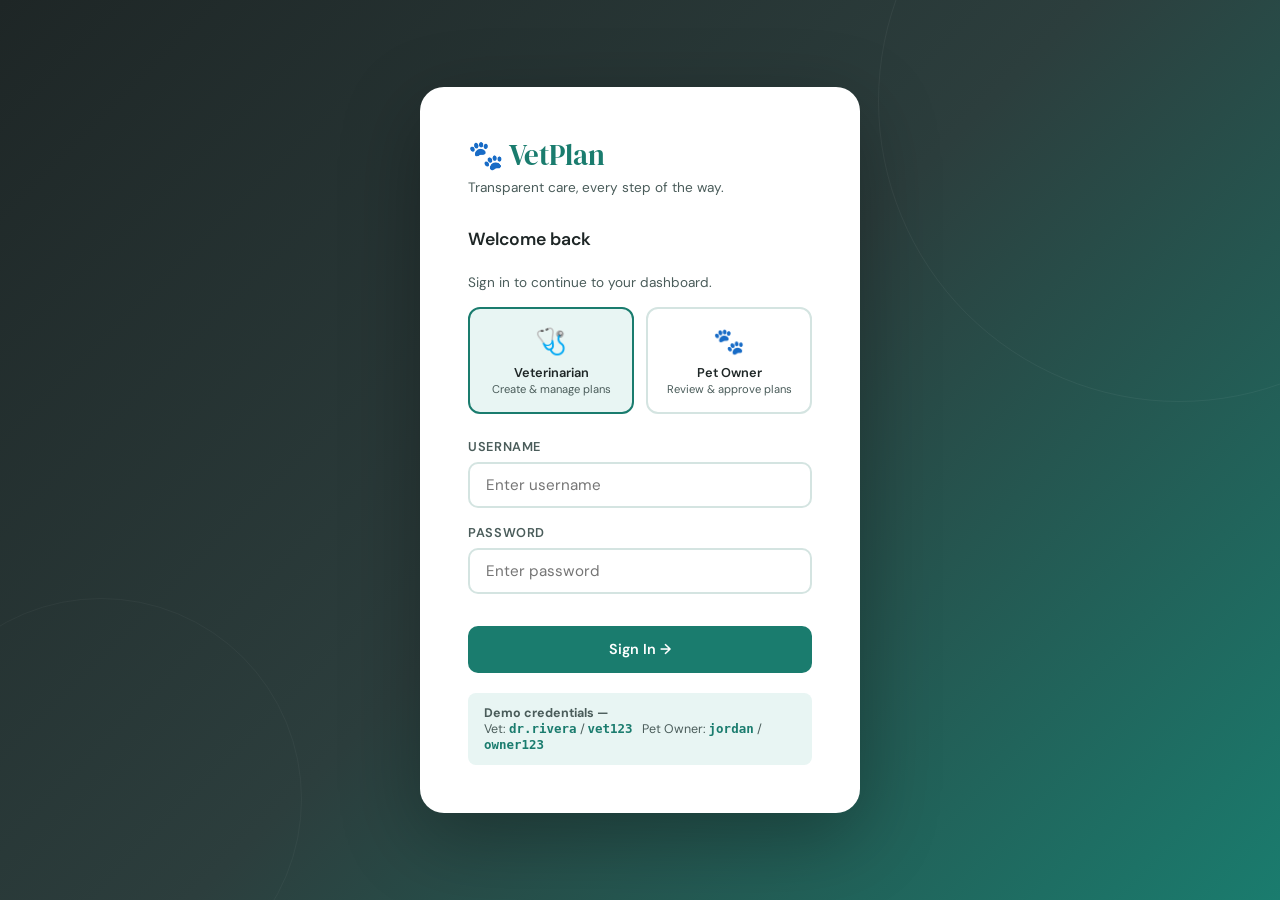
==== index.html @ 62372ee1 "Add files via upload" ====
<!DOCTYPE html>
<html lang="en">
<head>
<meta charset="UTF-8">
<meta name="viewport" content="width=device-width, initial-scale=1.0">
<title>VetPlan – Veterinary Care Platform</title>
<link href="https://fonts.googleapis.com/css2?family=DM+Serif+Display:ital@0;1&family=DM+Sans:wght@300;400;500;600&display=swap" rel="stylesheet">
<link rel="stylesheet" href="style.css"/>
</head>
<body>

<!-- ══════════════ LOGIN PAGE ══════════════ -->
<div id="login-page" class="page active">
  <div class="login-card">
    <div class="login-logo">🐾 VetPlan</div>
    <div class="login-tagline">Transparent care, every step of the way.</div>

    <h2>Welcome back</h2>
    <p style="font-size:0.85rem;color:var(--mid);margin-bottom:1rem;">Sign in to continue to your dashboard.</p>

    <div class="role-select">
      <div class="role-btn selected" id="role-vet" onclick="selectRole('vet')">
        <div class="icon">🩺</div>
        <div class="label">Veterinarian</div>
        <div class="sub">Create &amp; manage plans</div>
      </div>
      <div class="role-btn" id="role-owner" onclick="selectRole('owner')">
        <div class="icon">🐾</div>
        <div class="label">Pet Owner</div>
        <div class="sub">Review &amp; approve plans</div>
      </div>
    </div>

    <div class="form-group">
      <label>Username</label>
      <input type="text" id="username" placeholder="Enter username" autocomplete="off">
    </div>
    <div class="form-group">
      <label>Password</label>
      <input type="password" id="password" placeholder="Enter password">
    </div>
    <div class="error-msg" id="login-error">⚠ Invalid credentials. Please check your username and password.</div>

    <button class="btn btn-primary" onclick="login()" style="margin-top:1rem;">Sign In →</button>

    <div class="demo-note">
      <strong>Demo credentials —</strong><br>
      Vet: <code>dr.rivera</code> / <code>vet123</code>&nbsp;&nbsp;
      Pet Owner: <code>jordan</code> / <code>owner123</code>
    </div>
  </div>
</div>

<!-- ══════════════ VET DASHBOARD ══════════════ -->
<div id="vet-dashboard-page" class="page">
  <nav>
    <span class="nav-logo">🐾 VetPlan</span>
    <div class="nav-user">
      <span class="nav-badge badge-vet">Veterinarian</span>
      <span class="nav-name">Dr. Rivera</span>
      <span class="logout-btn" onclick="logout()">Sign out</span>
    </div>
  </nav>
  <div class="main">
    <div class="page-header">
      <h1>Patient Dashboard</h1>
      <p>Manage treatment plans for your patients.</p>
    </div>

    <!-- Stats row -->
    <div style="display:grid;grid-template-columns:repeat(3,1fr);gap:1rem;margin-bottom:1.5rem;">
      <div class="card" style="text-align:center;padding:1.25rem 1rem;">
        <div style="font-size:1.8rem;font-weight:700;color:var(--teal);" id="stat-total">3</div>
        <div style="font-size:0.8rem;color:var(--mid);margin-top:0.25rem;">Total Plans</div>
      </div>
      <div class="card" style="text-align:center;padding:1.25rem 1rem;">
        <div style="font-size:1.8rem;font-weight:700;color:#856404;" id="stat-pending">1</div>
        <div style="font-size:0.8rem;color:var(--mid);margin-top:0.25rem;">Awaiting Review</div>
      </div>
      <div class="card" style="text-align:center;padding:1.25rem 1rem;">
        <div style="font-size:1.8rem;font-weight:700;color:var(--red);" id="stat-revision">1</div>
        <div style="font-size:0.8rem;color:var(--mid);margin-top:0.25rem;">Revision Requested</div>
      </div>
    </div>

    <div style="display:flex;align-items:center;justify-content:space-between;margin-bottom:1rem;flex-wrap:wrap;gap:0.75rem;">
      <div class="tabs" style="margin-bottom:0;border-bottom:none;">
        <div class="tab active" onclick="vetTab('all',this)">All Plans</div>
        <div class="tab" onclick="vetTab('pending',this)">Pending</div>
        <div class="tab" onclick="vetTab('revision',this)">Needs Revision</div>
        <div class="tab" onclick="vetTab('approved',this)">Approved</div>
      </div>
      <button class="btn btn-primary btn-sm" onclick="showPage('vet-create-page')">+ New Plan</button>
    </div>

    <div class="card">
      <div class="card-body" id="vet-plan-list" style="padding:0 1.5rem;">
        <!-- Populated by JS -->
      </div>
    </div>
  </div>
</div>

<!-- ══════════════ VET CREATE PLAN ══════════════ -->
<div id="vet-create-page" class="page">
  <nav>
    <span class="nav-logo">🐾 VetPlan</span>
    <div class="nav-user">
      <span class="nav-badge badge-vet">Veterinarian</span>
      <span class="nav-name">Dr. Rivera</span>
      <span class="logout-btn" onclick="logout()">Sign out</span>
    </div>
  </nav>
  <div class="main">
    <div class="back-link" onclick="showPage('vet-dashboard-page')" style="margin-bottom:1rem;">← Back to Dashboard</div>
    <div class="page-header">
      <h1>Create Treatment Plan</h1>
      <p>Fill out all required fields before submitting to the pet owner.</p>
    </div>

    <div class="card">
      <div class="card-body vet-form">
        <div class="form-row">
          <div>
            <label>Patient Name <span class="required">*</span></label>
            <select id="create-pet">
              <option value="">— Select patient —</option>
              <option value="Mochi">🐕 Mochi (Dog)</option>
              <option value="Biscuit">🐈 Biscuit (Cat)</option>
              <option value="Nemo">🐠 Nemo (Fish)</option>
            </select>
          </div>
          <div>
            <label>Owner Name</label>
            <input type="text" id="create-owner" value="Jordan Lee" readonly style="background:#f5f5f5;">
          </div>
        </div>
        <div class="form-full">
          <label>Diagnosis <span class="required">*</span></label>
          <textarea id="create-diagnosis" rows="3" placeholder="Describe the diagnosis in plain language..."></textarea>
        </div>
        <div class="form-full">
          <label>Recommended Treatment <span class="required">*</span></label>
          <textarea id="create-treatment" rows="4" placeholder="Describe the recommended treatment plan, procedure steps, and timeline..."></textarea>
        </div>
        <div class="form-row">
          <div>
            <label>Estimated Cost (USD) <span class="required">*</span></label>
            <input type="number" id="create-cost" placeholder="e.g. 850" min="0">
          </div>
          <div>
            <label>Expected Outcome</label>
            <input type="text" id="create-outcome" placeholder="e.g. Full recovery in 2–3 weeks">
          </div>
        </div>
        <div class="form-full">
          <label>Risks &amp; Benefits</label>
          <textarea id="create-risks" rows="3" placeholder="List any known risks and the expected benefits of this treatment..."></textarea>
        </div>
        <div class="form-full">
          <label>Additional Notes</label>
          <textarea id="create-notes" rows="2" placeholder="Any additional information for the owner..."></textarea>
        </div>

        <div id="create-error" style="color:var(--red);font-size:0.85rem;margin-bottom:1rem;display:none;">⚠ Please fill in all required fields.</div>

        <div class="actions-row">
          <button class="btn btn-primary" onclick="submitPlan()">📤 Submit to Owner</button>
          <button class="btn btn-outline" onclick="showPage('vet-dashboard-page')">Cancel</button>
        </div>
      </div>
    </div>
  </div>
</div>

<!-- ══════════════ VET VIEW PLAN ══════════════ -->
<div id="vet-view-page" class="page">
  <nav>
    <span class="nav-logo">🐾 VetPlan</span>
    <div class="nav-user">
      <span class="nav-badge badge-vet">Veterinarian</span>
      <span class="nav-name">Dr. Rivera</span>
      <span class="logout-btn" onclick="logout()">Sign out</span>
    </div>
  </nav>
  <div class="main">
    <div class="back-link" onclick="showPage('vet-dashboard-page')" style="margin-bottom:1rem;">← Back to Dashboard</div>
    <div style="display:flex;align-items:flex-start;justify-content:space-between;margin-bottom:1.5rem;flex-wrap:wrap;gap:1rem;">
      <div>
        <h1 style="font-family:'DM Serif Display',serif;font-size:2rem;" id="vv-title">Treatment Plan</h1>
        <p style="color:var(--mid);margin-top:0.25rem;" id="vv-meta">—</p>
      </div>
      <div id="vv-status-badge"></div>
    </div>

    <div id="vv-revision-note"></div>

    <div class="detail-grid">
      <div class="detail-box">
        <div class="label">Patient</div>
        <div class="value" id="vv-pet">—</div>
      </div>
      <div class="detail-box">
        <div class="label">Owner</div>
        <div class="value" id="vv-owner">—</div>
      </div>
      <div class="detail-box full">
        <div class="label">Diagnosis</div>
        <div class="value" id="vv-diagnosis">—</div>
      </div>
      <div class="detail-box full">
        <div class="label">Recommended Treatment</div>
        <div class="value" id="vv-treatment">—</div>
      </div>
      <div class="detail-box">
        <div class="label">Estimated Cost</div>
        <div class="cost" id="vv-cost">—</div>
      </div>
      <div class="detail-box">
        <div class="label">Expected Outcome</div>
        <div class="value" id="vv-outcome">—</div>
      </div>
      <div class="detail-box full" id="vv-risks-box">
        <div class="label">Risks &amp; Benefits</div>
        <div class="value" id="vv-risks">—</div>
      </div>
    </div>

    <div id="vv-edit-area"></div>

    <div class="actions-row" id="vv-actions"></div>
  </div>
</div>

<!-- ══════════════ OWNER DASHBOARD ══════════════ -->
<div id="owner-dashboard-page" class="page">
  <nav>
    <span class="nav-logo">🐾 VetPlan</span>
    <div class="nav-user">
      <span class="nav-badge badge-owner">Pet Owner</span>
      <span class="nav-name">Jordan Lee</span>
      <span class="logout-btn" onclick="logout()">Sign out</span>
    </div>
  </nav>
  <div class="main">
    <div class="page-header">
      <h1>My Pet's Plans</h1>
      <p>Review and respond to treatment plans from Dr. Rivera.</p>
    </div>

    <div id="owner-banner"></div>

    <div id="owner-plan-list">
      <!-- Populated by JS -->
    </div>
  </div>
</div>

<!-- ══════════════ OWNER VIEW PLAN ══════════════ -->
<div id="owner-view-page" class="page">
  <nav>
    <span class="nav-logo">🐾 VetPlan</span>
    <div class="nav-user">
      <span class="nav-badge badge-owner">Pet Owner</span>
      <span class="nav-name">Jordan Lee</span>
      <span class="logout-btn" onclick="logout()">Sign out</span>
    </div>
  </nav>
  <div class="main">
    <div class="back-link" onclick="showPage('owner-dashboard-page')" style="margin-bottom:1rem;">← Back to Dashboard</div>
    <div style="display:flex;align-items:flex-start;justify-content:space-between;margin-bottom:1.5rem;flex-wrap:wrap;gap:1rem;">
      <div>
        <h1 style="font-family:'DM Serif Display',serif;font-size:2rem;" id="ov-title">Treatment Plan</h1>
        <p style="color:var(--mid);margin-top:0.25rem;" id="ov-meta">—</p>
      </div>
      <div id="ov-status-badge"></div>
    </div>

    <div class="detail-grid">
      <div class="detail-box">
        <div class="label">Patient</div>
        <div class="value" id="ov-pet">—</div>
      </div>
      <div class="detail-box">
        <div class="label">Attending Vet</div>
        <div class="value">Dr. Rivera</div>
      </div>
      <div class="detail-box full">
        <div class="label">Diagnosis</div>
        <div class="value" id="ov-diagnosis">—</div>
      </div>
      <div class="detail-box full">
        <div class="label">Recommended Treatment</div>
        <div class="value" id="ov-treatment">—</div>
      </div>
      <div class="detail-box">
        <div class="label">Estimated Cost</div>
        <div class="cost" id="ov-cost">—</div>
      </div>
      <div class="detail-box">
        <div class="label">Expected Outcome</div>
        <div class="value" id="ov-outcome">—</div>
      </div>
      <div class="detail-box full" id="ov-risks-box">
        <div class="label">Risks &amp; Benefits</div>
        <div class="value" id="ov-risks">—</div>
      </div>
    </div>

    <div id="ov-action-area"></div>
  </div>
</div>

<!-- ══════════════ CONFIRMATION PAGE ══════════════ -->
<div id="confirm-page" class="page">
  <nav>
    <span class="nav-logo">🐾 VetPlan</span>
    <div class="nav-user">
      <span class="nav-badge badge-owner">Pet Owner</span>
      <span class="nav-name">Jordan Lee</span>
      <span class="logout-btn" onclick="logout()">Sign out</span>
    </div>
  </nav>
  <div class="main" style="display:flex;align-items:center;justify-content:center;flex:1;">
    <div class="card" style="max-width:480px;width:100%;">
      <div class="card-body confirm-screen" id="confirm-content">
      </div>
    </div>
  </div>
</div>

<!-- ══════════════ APPROVE MODAL ══════════════ -->
<div class="modal-overlay" id="approve-modal">
  <div class="modal">
    <h3>✅ Approve Treatment Plan?</h3>
    <p>By approving, you consent to the proposed treatment for your pet. The veterinary team will be notified immediately and treatment may begin.</p>
    <div class="sig-box">
      <p>Your electronic signature</p>
      <div class="sig-display">Jordan Lee</div>
      <p style="font-size:0.75rem;color:var(--mid);margin-top:0.4rem;">Signed on <span id="sign-date"></span></p>
    </div>
    <div class="modal-actions">
      <button class="btn btn-outline" onclick="closeModal('approve-modal')">Cancel</button>
      <button class="btn btn-success" onclick="confirmApprove()">Confirm Approval</button>
    </div>
  </div>
</div>

<!-- ══════════════ REVISION MODAL ══════════════ -->
<div class="modal-overlay" id="revision-modal">
  <div class="modal">
    <h3>📝 Request a Revision</h3>
    <p>Describe your concerns or questions. The vet will review your notes and submit a revised plan.</p>
    <div style="margin-bottom:1rem;">
      <label style="font-size:0.8rem;font-weight:600;color:var(--mid);display:block;margin-bottom:0.4rem;text-transform:uppercase;letter-spacing:0.05em;">Your Notes <span class="required">*</span></label>
      <textarea id="revision-text" rows="4" placeholder="e.g. I have questions about the estimated cost and whether there is a less invasive option available..."></textarea>
      <div id="revision-error" style="color:var(--red);font-size:0.8rem;margin-top:0.4rem;display:none;">Please enter your revision notes.</div>
    </div>
    <div class="modal-actions">
      <button class="btn btn-outline" onclick="closeModal('revision-modal')">Cancel</button>
      <button class="btn btn-warning" onclick="confirmRevision()">Submit Revision Request</button>
    </div>
  </div>
</div>

<script src="app.js"></script>
</body>
</html>
---- style.css ----
:root {
    --teal: #1a7c6e;
    --teal-light: #2aa191;
    --teal-pale: #e8f5f3;
    --cream: #faf8f5;
    --charcoal: #1e2626;
    --mid: #4a5c5a;
    --border: #d4e4e1;
    --amber: #e07b39;
    --amber-pale: #fdf0e8;
    --red: #c0392b;
    --red-pale: #fdf0ee;
    --green: #1e7a56;
    --green-pale: #e8f5ef;
    --shadow: 0 2px 20px rgba(26,124,110,0.08);
    --shadow-lg: 0 8px 40px rgba(26,124,110,0.12);
  }

  * { margin: 0; padding: 0; box-sizing: border-box; }

  body {
    font-family: 'DM Sans', sans-serif;
    background: var(--cream);
    color: var(--charcoal);
    min-height: 100vh;
  }

  /* ─── PAGES ─── */
  .page { display: none; min-height: 100vh; }
  .page.active { display: flex; flex-direction: column; }

  /* ─── LOGIN ─── */
  #login-page {
    background: linear-gradient(135deg, var(--charcoal) 0%, #2c3e3d 50%, var(--teal) 100%);
    align-items: center;
    justify-content: center;
    padding: 2rem;
    position: relative;
    overflow: hidden;
  }
  #login-page::before {
    content: '';
    position: absolute;
    width: 600px; height: 600px;
    border-radius: 50%;
    border: 1px solid rgba(255,255,255,0.05);
    top: -200px; right: -200px;
  }
  #login-page::after {
    content: '';
    position: absolute;
    width: 400px; height: 400px;
    border-radius: 50%;
    border: 1px solid rgba(255,255,255,0.04);
    bottom: -100px; left: -100px;
  }
  .login-card {
    background: white;
    border-radius: 24px;
    padding: 3rem;
    width: 100%;
    max-width: 440px;
    box-shadow: 0 24px 80px rgba(0,0,0,0.3);
    position: relative;
    z-index: 1;
  }
  .login-logo {
    font-family: 'DM Serif Display', serif;
    font-size: 1.8rem;
    color: var(--teal);
    margin-bottom: 0.25rem;
  }
  .login-tagline {
    font-size: 0.85rem;
    color: var(--mid);
    margin-bottom: 2rem;
  }
  .login-card h2 {
    font-size: 1.1rem;
    font-weight: 600;
    margin-bottom: 1.5rem;
    color: var(--charcoal);
  }
  .role-select {
    display: grid;
    grid-template-columns: 1fr 1fr;
    gap: 0.75rem;
    margin-bottom: 1.5rem;
  }
  .role-btn {
    border: 2px solid var(--border);
    border-radius: 12px;
    padding: 1rem;
    text-align: center;
    cursor: pointer;
    transition: all 0.2s;
    background: white;
  }
  .role-btn:hover { border-color: var(--teal-light); background: var(--teal-pale); }
  .role-btn.selected { border-color: var(--teal); background: var(--teal-pale); }
  .role-btn .icon { font-size: 1.6rem; margin-bottom: 0.35rem; }
  .role-btn .label { font-size: 0.8rem; font-weight: 600; color: var(--charcoal); }
  .role-btn .sub { font-size: 0.7rem; color: var(--mid); margin-top: 0.1rem; }

  .form-group { margin-bottom: 1rem; }
  .form-group label { display: block; font-size: 0.8rem; font-weight: 600; color: var(--mid); margin-bottom: 0.4rem; text-transform: uppercase; letter-spacing: 0.05em; }
  .form-group input {
    width: 100%;
    border: 2px solid var(--border);
    border-radius: 10px;
    padding: 0.7rem 1rem;
    font-size: 0.95rem;
    font-family: inherit;
    transition: border-color 0.2s;
    outline: none;
  }
  .form-group input:focus { border-color: var(--teal); }

  .btn {
    display: inline-flex;
    align-items: center;
    gap: 0.5rem;
    padding: 0.75rem 1.5rem;
    border-radius: 10px;
    font-family: inherit;
    font-size: 0.9rem;
    font-weight: 600;
    cursor: pointer;
    border: none;
    transition: all 0.2s;
    text-decoration: none;
  }
  .btn-primary { background: var(--teal); color: white; width: 100%; justify-content: center; padding: 0.9rem; }
  .btn-primary:hover { background: var(--teal-light); transform: translateY(-1px); }
  .btn-outline { background: white; border: 2px solid var(--border); color: var(--charcoal); }
  .btn-outline:hover { border-color: var(--teal); color: var(--teal); }
  .btn-success { background: var(--green); color: white; }
  .btn-success:hover { background: #168a5a; }
  .btn-warning { background: var(--amber); color: white; }
  .btn-warning:hover { background: #c96c28; }
  .btn-danger { background: var(--red); color: white; }
  .btn-danger:hover { background: #a93226; }
  .btn-sm { padding: 0.45rem 1rem; font-size: 0.82rem; }

  .demo-note {
    margin-top: 1.25rem;
    padding: 0.75rem 1rem;
    background: var(--teal-pale);
    border-radius: 8px;
    font-size: 0.78rem;
    color: var(--mid);
  }
  .demo-note code { font-family: monospace; color: var(--teal); font-weight: 600; }
  .error-msg { color: var(--red); font-size: 0.82rem; margin-top: 0.5rem; display: none; }

  /* ─── NAV ─── */
  nav {
    background: white;
    border-bottom: 1px solid var(--border);
    padding: 0 2rem;
    display: flex;
    align-items: center;
    justify-content: space-between;
    height: 60px;
    position: sticky;
    top: 0;
    z-index: 100;
  }
  .nav-logo { font-family: 'DM Serif Display', serif; font-size: 1.3rem; color: var(--teal); }
  .nav-user { display: flex; align-items: center; gap: 1rem; }
  .nav-badge {
    font-size: 0.75rem;
    font-weight: 600;
    padding: 0.2rem 0.6rem;
    border-radius: 20px;
    text-transform: uppercase;
    letter-spacing: 0.05em;
  }
  .badge-vet { background: var(--teal-pale); color: var(--teal); }
  .badge-owner { background: var(--amber-pale); color: var(--amber); }
  .nav-name { font-size: 0.9rem; font-weight: 600; }
  .logout-btn { font-size: 0.8rem; color: var(--mid); cursor: pointer; }
  .logout-btn:hover { color: var(--red); }

  /* ─── MAIN CONTENT ─── */
  .main { flex: 1; padding: 2rem; max-width: 1000px; margin: 0 auto; width: 100%; }

  .page-header { margin-bottom: 2rem; }
  .page-header h1 { font-family: 'DM Serif Display', serif; font-size: 2rem; color: var(--charcoal); }
  .page-header p { color: var(--mid); margin-top: 0.25rem; }

  /* ─── BANNER ─── */
  .banner {
    border-radius: 12px;
    padding: 1rem 1.25rem;
    margin-bottom: 1.5rem;
    display: flex;
    align-items: center;
    gap: 0.75rem;
    font-size: 0.9rem;
    font-weight: 500;
  }
  .banner-info { background: var(--teal-pale); color: var(--teal); border: 1px solid #b8ddd9; }
  .banner-warn { background: var(--amber-pale); color: var(--amber); border: 1px solid #f0c9a0; }
  .banner-success { background: var(--green-pale); color: var(--green); border: 1px solid #a8d5b8; }
  .banner-icon { font-size: 1.2rem; }

  /* ─── CARDS ─── */
  .card {
    background: white;
    border-radius: 16px;
    border: 1px solid var(--border);
    overflow: hidden;
    box-shadow: var(--shadow);
  }
  .card-header {
    padding: 1.25rem 1.5rem;
    border-bottom: 1px solid var(--border);
    display: flex;
    align-items: center;
    justify-content: space-between;
    gap: 1rem;
  }
  .card-header h3 { font-size: 1rem; font-weight: 600; }
  .card-body { padding: 1.5rem; }

  /* ─── STATUS BADGES ─── */
  .status {
    display: inline-flex;
    align-items: center;
    gap: 0.3rem;
    font-size: 0.75rem;
    font-weight: 700;
    padding: 0.2rem 0.65rem;
    border-radius: 20px;
    text-transform: uppercase;
    letter-spacing: 0.04em;
  }
  .status-pending { background: #fff3cd; color: #856404; }
  .status-approved { background: var(--green-pale); color: var(--green); }
  .status-revision { background: var(--red-pale); color: var(--red); }
  .status-draft { background: #f0f0f0; color: #666; }

  /* ─── PLAN CARDS ─── */
  .plan-card {
    background: white;
    border: 1px solid var(--border);
    border-radius: 14px;
    padding: 1.25rem 1.5rem;
    margin-bottom: 1rem;
    display: flex;
    align-items: flex-start;
    justify-content: space-between;
    gap: 1rem;
    cursor: pointer;
    transition: all 0.2s;
    box-shadow: var(--shadow);
  }
  .plan-card:hover { border-color: var(--teal-light); transform: translateY(-1px); box-shadow: var(--shadow-lg); }
  .plan-card .pet-icon { font-size: 2.2rem; flex-shrink: 0; }
  .plan-card .info { flex: 1; }
  .plan-card .pet-name { font-weight: 700; font-size: 1rem; margin-bottom: 0.2rem; }
  .plan-card .diagnosis { font-size: 0.85rem; color: var(--mid); margin-bottom: 0.5rem; }
  .plan-card .meta { font-size: 0.78rem; color: #999; }
  .plan-card .right { text-align: right; flex-shrink: 0; }

  /* ─── DETAIL SECTIONS ─── */
  .detail-grid { display: grid; grid-template-columns: 1fr 1fr; gap: 1rem; margin-bottom: 1rem; }
  .detail-box {
    background: var(--cream);
    border: 1px solid var(--border);
    border-radius: 12px;
    padding: 1.1rem 1.25rem;
  }
  .detail-box.full { grid-column: 1 / -1; }
  .detail-box .label { font-size: 0.72rem; font-weight: 700; text-transform: uppercase; letter-spacing: 0.08em; color: var(--mid); margin-bottom: 0.4rem; }
  .detail-box .value { font-size: 0.92rem; color: var(--charcoal); line-height: 1.5; }
  .detail-box .cost { font-size: 1.4rem; font-weight: 700; color: var(--teal); font-family: 'DM Serif Display', serif; }

  /* ─── FORM INPUTS ─── */
  textarea {
    width: 100%;
    border: 2px solid var(--border);
    border-radius: 10px;
    padding: 0.75rem 1rem;
    font-family: inherit;
    font-size: 0.9rem;
    resize: vertical;
    outline: none;
    transition: border-color 0.2s;
  }
  textarea:focus { border-color: var(--teal); }
  select {
    width: 100%;
    border: 2px solid var(--border);
    border-radius: 10px;
    padding: 0.7rem 1rem;
    font-family: inherit;
    font-size: 0.9rem;
    outline: none;
    background: white;
  }
  select:focus { border-color: var(--teal); }

  /* ─── MODAL ─── */
  .modal-overlay {
    display: none;
    position: fixed;
    inset: 0;
    background: rgba(0,0,0,0.5);
    z-index: 200;
    align-items: center;
    justify-content: center;
    padding: 1.5rem;
  }
  .modal-overlay.open { display: flex; }
  .modal {
    background: white;
    border-radius: 20px;
    padding: 2rem;
    max-width: 480px;
    width: 100%;
    box-shadow: 0 20px 60px rgba(0,0,0,0.3);
  }
  .modal h3 { font-family: 'DM Serif Display', serif; font-size: 1.4rem; margin-bottom: 0.5rem; }
  .modal p { color: var(--mid); font-size: 0.9rem; margin-bottom: 1.5rem; line-height: 1.6; }
  .modal-actions { display: flex; gap: 0.75rem; justify-content: flex-end; }

  /* ─── VET FORM ─── */
  .vet-form .form-row { display: grid; grid-template-columns: 1fr 1fr; gap: 1rem; margin-bottom: 1rem; }
  .vet-form .form-full { margin-bottom: 1rem; }
  .vet-form label { display: block; font-size: 0.8rem; font-weight: 600; color: var(--mid); margin-bottom: 0.4rem; text-transform: uppercase; letter-spacing: 0.04em; }
  .vet-form input, .vet-form textarea, .vet-form select { width: 100%; }
  .required { color: var(--red); }

  /* ─── SIGNATURE ─── */
  .sig-box {
    background: var(--teal-pale);
    border: 2px dashed var(--teal-light);
    border-radius: 12px;
    padding: 1.5rem;
    text-align: center;
    margin: 1.5rem 0;
  }
  .sig-box p { color: var(--mid); font-size: 0.9rem; margin-bottom: 0.75rem; }
  .sig-display { font-family: 'DM Serif Display', serif; font-size: 2rem; color: var(--teal); margin-top: 0.5rem; }

  /* ─── EMPTY STATE ─── */
  .empty-state { text-align: center; padding: 4rem 2rem; color: var(--mid); }
  .empty-state .icon { font-size: 3rem; margin-bottom: 1rem; }
  .empty-state h3 { font-size: 1.1rem; font-weight: 600; margin-bottom: 0.5rem; color: var(--charcoal); }

  /* ─── TABS ─── */
  .tabs { display: flex; gap: 0; border-bottom: 2px solid var(--border); margin-bottom: 1.5rem; }
  .tab {
    padding: 0.65rem 1.25rem;
    font-size: 0.88rem;
    font-weight: 600;
    color: var(--mid);
    cursor: pointer;
    border-bottom: 2px solid transparent;
    margin-bottom: -2px;
    transition: all 0.2s;
  }
  .tab:hover { color: var(--teal); }
  .tab.active { color: var(--teal); border-bottom-color: var(--teal); }

  /* ─── CONFIRMATION ─── */
  .confirm-screen {
    text-align: center;
    padding: 3rem 2rem;
  }
  .confirm-icon { font-size: 4rem; margin-bottom: 1rem; }
  .confirm-screen h2 { font-family: 'DM Serif Display', serif; font-size: 2rem; margin-bottom: 0.5rem; }
  .confirm-screen p { color: var(--mid); font-size: 1rem; margin-bottom: 2rem; line-height: 1.6; }

  .divider { height: 1px; background: var(--border); margin: 1.5rem 0; }
  .actions-row { display: flex; gap: 0.75rem; margin-top: 1.5rem; flex-wrap: wrap; }
  .back-link { color: var(--mid); font-size: 0.85rem; cursor: pointer; display: flex; align-items: center; gap: 0.3rem; }
  .back-link:hover { color: var(--teal); }

  /* ─── VET PLAN LIST ROW ─── */
  .vet-plan-row {
    display: flex;
    align-items: center;
    justify-content: space-between;
    padding: 1rem 0;
    border-bottom: 1px solid var(--border);
    gap: 1rem;
  }
  .vet-plan-row:last-child { border-bottom: none; }
  .vet-plan-row .pet-info { flex: 1; }
  .vet-plan-row .pet-info b { font-size: 0.95rem; }
  .vet-plan-row .pet-info span { font-size: 0.82rem; color: var(--mid); display: block; margin-top: 0.15rem; }
  .vet-plan-row .row-actions { display: flex; align-items: center; gap: 0.75rem; }

  /* Notes card */
  .notes-box {
    background: var(--red-pale);
    border: 1px solid #f0c0bb;
    border-radius: 10px;
    padding: 1rem 1.25rem;
    margin-top: 1rem;
  }
  .notes-box .notes-label { font-size: 0.75rem; font-weight: 700; text-transform: uppercase; color: var(--red); margin-bottom: 0.35rem; letter-spacing: 0.06em; }
  .notes-box p { font-size: 0.88rem; color: var(--charcoal); }

  @media (max-width: 600px) {
    .detail-grid { grid-template-columns: 1fr; }
    .vet-form .form-row { grid-template-columns: 1fr; }
    .login-card { padding: 2rem 1.5rem; }
    .main { padding: 1rem; }
    .actions-row { flex-direction: column; }
  }
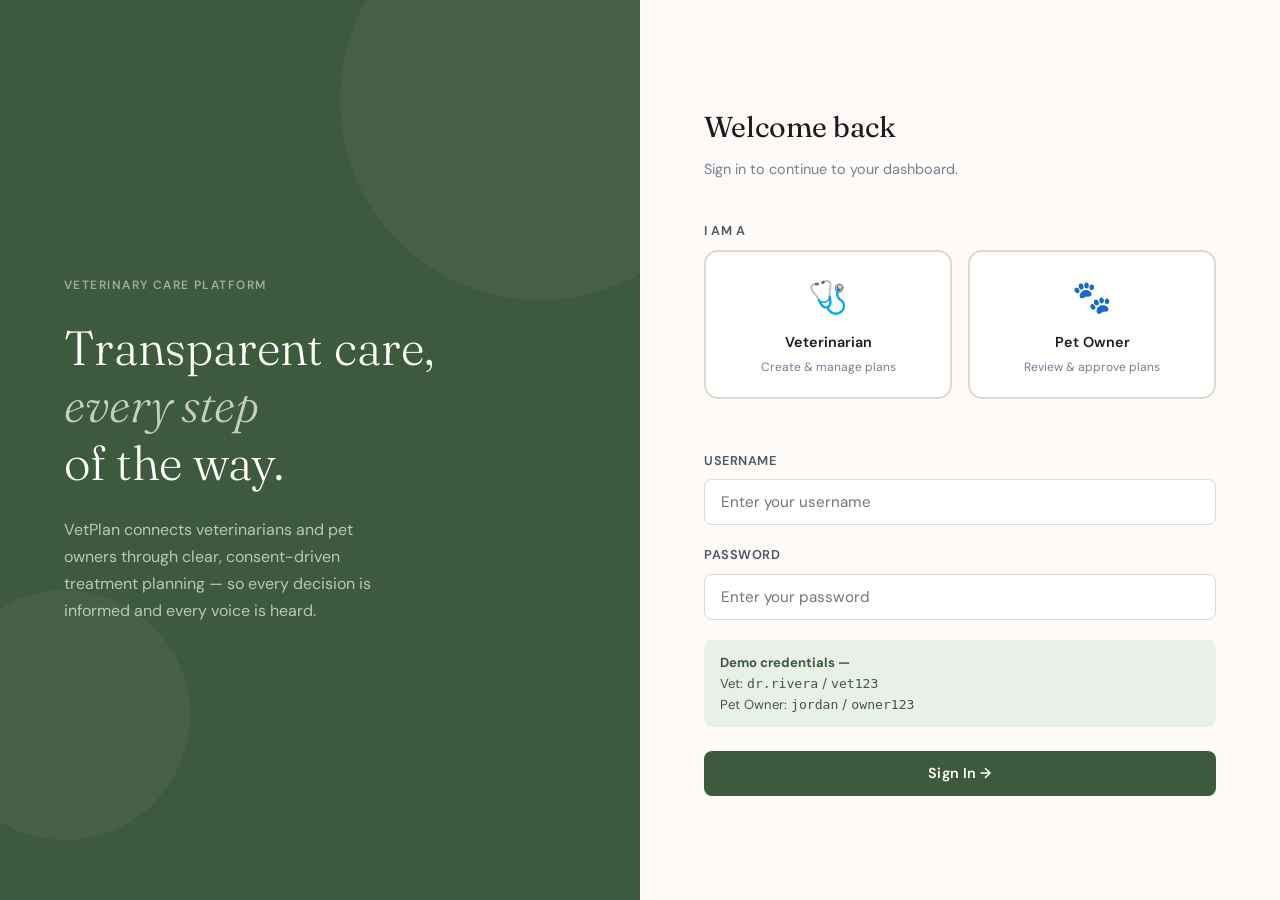
==== commit 0a6dd7a8: "Add files via upload" ====
--- a/index.html
+++ b/index.html
@@ -1,368 +1,119 @@
 <!DOCTYPE html>
 <html lang="en">
 <head>
-<meta charset="UTF-8">
-<meta name="viewport" content="width=device-width, initial-scale=1.0">
-<title>VetPlan – Veterinary Care Platform</title>
-<link href="https://fonts.googleapis.com/css2?family=DM+Serif+Display:ital@0;1&family=DM+Sans:wght@300;400;500;600&display=swap" rel="stylesheet">
-<link rel="stylesheet" href="style.css"/>
+  <meta charset="UTF-8" />
+  <meta name="viewport" content="width=device-width, initial-scale=1.0" />
+  <title>VetPlan – Login</title>
+  <link rel="stylesheet" href="styles.css" />
 </head>
 <body>
 
-<!-- ══════════════ LOGIN PAGE ══════════════ -->
-<div id="login-page" class="page active">
-  <div class="login-card">
-    <div class="login-logo">🐾 VetPlan</div>
-    <div class="login-tagline">Transparent care, every step of the way.</div>
+<div class="login-wrap">
 
-    <h2>Welcome back</h2>
-    <p style="font-size:0.85rem;color:var(--mid);margin-bottom:1rem;">Sign in to continue to your dashboard.</p>
+  <!-- LEFT: Hero panel -->
+  <div class="login-hero">
+    <div class="hero-tag">Veterinary Care Platform</div>
+    <h1 class="hero-title">
+      Transparent care,<br><em>every step</em><br>of the way.
+    </h1>
+    <p class="hero-desc">
+      VetPlan connects veterinarians and pet owners through clear,
+      consent-driven treatment planning — so every decision is informed
+      and every voice is heard.
+    </p>
+  </div>
 
-    <div class="role-select">
-      <div class="role-btn selected" id="role-vet" onclick="selectRole('vet')">
-        <div class="icon">🩺</div>
-        <div class="label">Veterinarian</div>
-        <div class="sub">Create &amp; manage plans</div>
-      </div>
-      <div class="role-btn" id="role-owner" onclick="selectRole('owner')">
-        <div class="icon">🐾</div>
-        <div class="label">Pet Owner</div>
-        <div class="sub">Review &amp; approve plans</div>
+  <!-- RIGHT: Login panel -->
+  <div class="login-panel">
+    <h2 class="login-heading">Welcome back</h2>
+    <p class="login-sub">Sign in to continue to your dashboard.</p>
+
+    <div id="errorMsg" style="display:none; background:#FEE2E2; color:#B91C1C; padding:0.75rem 1rem; border-radius:8px; font-size:0.85rem; margin-bottom:1rem;"></div>
+
+    <!-- Role selection -->
+    <div class="form-group">
+      <label>I am a</label>
+      <div class="role-cards">
+        <div class="role-card" id="card-vet" onclick="selectRole('vet')">
+          <div class="role-icon">🩺</div>
+          <div class="role-name">Veterinarian</div>
+          <div class="role-hint">Create &amp; manage plans</div>
+        </div>
+        <div class="role-card owner-card" id="card-owner" onclick="selectRole('owner')">
+          <div class="role-icon">🐾</div>
+          <div class="role-name">Pet Owner</div>
+          <div class="role-hint">Review &amp; approve plans</div>
+        </div>
       </div>
     </div>
 
     <div class="form-group">
-      <label>Username</label>
-      <input type="text" id="username" placeholder="Enter username" autocomplete="off">
+      <label for="username">Username</label>
+      <input type="text" id="username" placeholder="Enter your username" autocomplete="username" />
     </div>
+
     <div class="form-group">
-      <label>Password</label>
-      <input type="password" id="password" placeholder="Enter password">
+      <label for="password">Password</label>
+      <input type="password" id="password" placeholder="Enter your password" autocomplete="current-password" />
     </div>
-    <div class="error-msg" id="login-error">⚠ Invalid credentials. Please check your username and password.</div>
 
-    <button class="btn btn-primary" onclick="login()" style="margin-top:1rem;">Sign In →</button>
-
-    <div class="demo-note">
+    <div style="background:var(--moss-pale); border-radius:8px; padding:0.75rem 1rem; margin-bottom:1.5rem; font-size:0.82rem; color:var(--moss);">
       <strong>Demo credentials —</strong><br>
-      Vet: <code>dr.rivera</code> / <code>vet123</code>&nbsp;&nbsp;
+      Vet: <code>dr.rivera</code> / <code>vet123</code><br>
       Pet Owner: <code>jordan</code> / <code>owner123</code>
     </div>
+
+    <button class="btn btn-primary" onclick="handleLogin()">Sign In →</button>
   </div>
-</div>
 
-<!-- ══════════════ VET DASHBOARD ══════════════ -->
-<div id="vet-dashboard-page" class="page">
-  <nav>
-    <span class="nav-logo">🐾 VetPlan</span>
-    <div class="nav-user">
-      <span class="nav-badge badge-vet">Veterinarian</span>
-      <span class="nav-name">Dr. Rivera</span>
-      <span class="logout-btn" onclick="logout()">Sign out</span>
-    </div>
-  </nav>
-  <div class="main">
-    <div class="page-header">
-      <h1>Patient Dashboard</h1>
-      <p>Manage treatment plans for your patients.</p>
-    </div>
-
-    <!-- Stats row -->
-    <div style="display:grid;grid-template-columns:repeat(3,1fr);gap:1rem;margin-bottom:1.5rem;">
-      <div class="card" style="text-align:center;padding:1.25rem 1rem;">
-        <div style="font-size:1.8rem;font-weight:700;color:var(--teal);" id="stat-total">3</div>
-        <div style="font-size:0.8rem;color:var(--mid);margin-top:0.25rem;">Total Plans</div>
-      </div>
-      <div class="card" style="text-align:center;padding:1.25rem 1rem;">
-        <div style="font-size:1.8rem;font-weight:700;color:#856404;" id="stat-pending">1</div>
-        <div style="font-size:0.8rem;color:var(--mid);margin-top:0.25rem;">Awaiting Review</div>
-      </div>
-      <div class="card" style="text-align:center;padding:1.25rem 1rem;">
-        <div style="font-size:1.8rem;font-weight:700;color:var(--red);" id="stat-revision">1</div>
-        <div style="font-size:0.8rem;color:var(--mid);margin-top:0.25rem;">Revision Requested</div>
-      </div>
-    </div>
-
-    <div style="display:flex;align-items:center;justify-content:space-between;margin-bottom:1rem;flex-wrap:wrap;gap:0.75rem;">
-      <div class="tabs" style="margin-bottom:0;border-bottom:none;">
-        <div class="tab active" onclick="vetTab('all',this)">All Plans</div>
-        <div class="tab" onclick="vetTab('pending',this)">Pending</div>
-        <div class="tab" onclick="vetTab('revision',this)">Needs Revision</div>
-        <div class="tab" onclick="vetTab('approved',this)">Approved</div>
-      </div>
-      <button class="btn btn-primary btn-sm" onclick="showPage('vet-create-page')">+ New Plan</button>
-    </div>
-
-    <div class="card">
-      <div class="card-body" id="vet-plan-list" style="padding:0 1.5rem;">
-        <!-- Populated by JS -->
-      </div>
-    </div>
-  </div>
-</div>
-
-<!-- ══════════════ VET CREATE PLAN ══════════════ -->
-<div id="vet-create-page" class="page">
-  <nav>
-    <span class="nav-logo">🐾 VetPlan</span>
-    <div class="nav-user">
-      <span class="nav-badge badge-vet">Veterinarian</span>
-      <span class="nav-name">Dr. Rivera</span>
-      <span class="logout-btn" onclick="logout()">Sign out</span>
-    </div>
-  </nav>
-  <div class="main">
-    <div class="back-link" onclick="showPage('vet-dashboard-page')" style="margin-bottom:1rem;">← Back to Dashboard</div>
-    <div class="page-header">
-      <h1>Create Treatment Plan</h1>
-      <p>Fill out all required fields before submitting to the pet owner.</p>
-    </div>
-
-    <div class="card">
-      <div class="card-body vet-form">
-        <div class="form-row">
-          <div>
-            <label>Patient Name <span class="required">*</span></label>
-            <select id="create-pet">
-              <option value="">— Select patient —</option>
-              <option value="Mochi">🐕 Mochi (Dog)</option>
-              <option value="Biscuit">🐈 Biscuit (Cat)</option>
-              <option value="Nemo">🐠 Nemo (Fish)</option>
-            </select>
-          </div>
-          <div>
-            <label>Owner Name</label>
-            <input type="text" id="create-owner" value="Jordan Lee" readonly style="background:#f5f5f5;">
-          </div>
-        </div>
-        <div class="form-full">
-          <label>Diagnosis <span class="required">*</span></label>
-          <textarea id="create-diagnosis" rows="3" placeholder="Describe the diagnosis in plain language..."></textarea>
-        </div>
-        <div class="form-full">
-          <label>Recommended Treatment <span class="required">*</span></label>
-          <textarea id="create-treatment" rows="4" placeholder="Describe the recommended treatment plan, procedure steps, and timeline..."></textarea>
-        </div>
-        <div class="form-row">
-          <div>
-            <label>Estimated Cost (USD) <span class="required">*</span></label>
-            <input type="number" id="create-cost" placeholder="e.g. 850" min="0">
-          </div>
-          <div>
-            <label>Expected Outcome</label>
-            <input type="text" id="create-outcome" placeholder="e.g. Full recovery in 2–3 weeks">
-          </div>
-        </div>
-        <div class="form-full">
-          <label>Risks &amp; Benefits</label>
-          <textarea id="create-risks" rows="3" placeholder="List any known risks and the expected benefits of this treatment..."></textarea>
-        </div>
-        <div class="form-full">
-          <label>Additional Notes</label>
-          <textarea id="create-notes" rows="2" placeholder="Any additional information for the owner..."></textarea>
-        </div>
-
-        <div id="create-error" style="color:var(--red);font-size:0.85rem;margin-bottom:1rem;display:none;">⚠ Please fill in all required fields.</div>
-
-        <div class="actions-row">
-          <button class="btn btn-primary" onclick="submitPlan()">📤 Submit to Owner</button>
-          <button class="btn btn-outline" onclick="showPage('vet-dashboard-page')">Cancel</button>
-        </div>
-      </div>
-    </div>
-  </div>
-</div>
-
-<!-- ══════════════ VET VIEW PLAN ══════════════ -->
-<div id="vet-view-page" class="page">
-  <nav>
-    <span class="nav-logo">🐾 VetPlan</span>
-    <div class="nav-user">
-      <span class="nav-badge badge-vet">Veterinarian</span>
-      <span class="nav-name">Dr. Rivera</span>
-      <span class="logout-btn" onclick="logout()">Sign out</span>
-    </div>
-  </nav>
-  <div class="main">
-    <div class="back-link" onclick="showPage('vet-dashboard-page')" style="margin-bottom:1rem;">← Back to Dashboard</div>
-    <div style="display:flex;align-items:flex-start;justify-content:space-between;margin-bottom:1.5rem;flex-wrap:wrap;gap:1rem;">
-      <div>
-        <h1 style="font-family:'DM Serif Display',serif;font-size:2rem;" id="vv-title">Treatment Plan</h1>
-        <p style="color:var(--mid);margin-top:0.25rem;" id="vv-meta">—</p>
-      </div>
-      <div id="vv-status-badge"></div>
-    </div>
-
-    <div id="vv-revision-note"></div>
-
-    <div class="detail-grid">
-      <div class="detail-box">
-        <div class="label">Patient</div>
-        <div class="value" id="vv-pet">—</div>
-      </div>
-      <div class="detail-box">
-        <div class="label">Owner</div>
-        <div class="value" id="vv-owner">—</div>
-      </div>
-      <div class="detail-box full">
-        <div class="label">Diagnosis</div>
-        <div class="value" id="vv-diagnosis">—</div>
-      </div>
-      <div class="detail-box full">
-        <div class="label">Recommended Treatment</div>
-        <div class="value" id="vv-treatment">—</div>
-      </div>
-      <div class="detail-box">
-        <div class="label">Estimated Cost</div>
-        <div class="cost" id="vv-cost">—</div>
-      </div>
-      <div class="detail-box">
-        <div class="label">Expected Outcome</div>
-        <div class="value" id="vv-outcome">—</div>
-      </div>
-      <div class="detail-box full" id="vv-risks-box">
-        <div class="label">Risks &amp; Benefits</div>
-        <div class="value" id="vv-risks">—</div>
-      </div>
-    </div>
-
-    <div id="vv-edit-area"></div>
-
-    <div class="actions-row" id="vv-actions"></div>
-  </div>
-</div>
-
-<!-- ══════════════ OWNER DASHBOARD ══════════════ -->
-<div id="owner-dashboard-page" class="page">
-  <nav>
-    <span class="nav-logo">🐾 VetPlan</span>
-    <div class="nav-user">
-      <span class="nav-badge badge-owner">Pet Owner</span>
-      <span class="nav-name">Jordan Lee</span>
-      <span class="logout-btn" onclick="logout()">Sign out</span>
-    </div>
-  </nav>
-  <div class="main">
-    <div class="page-header">
-      <h1>My Pet's Plans</h1>
-      <p>Review and respond to treatment plans from Dr. Rivera.</p>
-    </div>
-
-    <div id="owner-banner"></div>
-
-    <div id="owner-plan-list">
-      <!-- Populated by JS -->
-    </div>
-  </div>
-</div>
-
-<!-- ══════════════ OWNER VIEW PLAN ══════════════ -->
-<div id="owner-view-page" class="page">
-  <nav>
-    <span class="nav-logo">🐾 VetPlan</span>
-    <div class="nav-user">
-      <span class="nav-badge badge-owner">Pet Owner</span>
-      <span class="nav-name">Jordan Lee</span>
-      <span class="logout-btn" onclick="logout()">Sign out</span>
-    </div>
-  </nav>
-  <div class="main">
-    <div class="back-link" onclick="showPage('owner-dashboard-page')" style="margin-bottom:1rem;">← Back to Dashboard</div>
-    <div style="display:flex;align-items:flex-start;justify-content:space-between;margin-bottom:1.5rem;flex-wrap:wrap;gap:1rem;">
-      <div>
-        <h1 style="font-family:'DM Serif Display',serif;font-size:2rem;" id="ov-title">Treatment Plan</h1>
-        <p style="color:var(--mid);margin-top:0.25rem;" id="ov-meta">—</p>
-      </div>
-      <div id="ov-status-badge"></div>
-    </div>
-
-    <div class="detail-grid">
-      <div class="detail-box">
-        <div class="label">Patient</div>
-        <div class="value" id="ov-pet">—</div>
-      </div>
-      <div class="detail-box">
-        <div class="label">Attending Vet</div>
-        <div class="value">Dr. Rivera</div>
-      </div>
-      <div class="detail-box full">
-        <div class="label">Diagnosis</div>
-        <div class="value" id="ov-diagnosis">—</div>
-      </div>
-      <div class="detail-box full">
-        <div class="label">Recommended Treatment</div>
-        <div class="value" id="ov-treatment">—</div>
-      </div>
-      <div class="detail-box">
-        <div class="label">Estimated Cost</div>
-        <div class="cost" id="ov-cost">—</div>
-      </div>
-      <div class="detail-box">
-        <div class="label">Expected Outcome</div>
-        <div class="value" id="ov-outcome">—</div>
-      </div>
-      <div class="detail-box full" id="ov-risks-box">
-        <div class="label">Risks &amp; Benefits</div>
-        <div class="value" id="ov-risks">—</div>
-      </div>
-    </div>
-
-    <div id="ov-action-area"></div>
-  </div>
-</div>
-
-<!-- ══════════════ CONFIRMATION PAGE ══════════════ -->
-<div id="confirm-page" class="page">
-  <nav>
-    <span class="nav-logo">🐾 VetPlan</span>
-    <div class="nav-user">
-      <span class="nav-badge badge-owner">Pet Owner</span>
-      <span class="nav-name">Jordan Lee</span>
-      <span class="logout-btn" onclick="logout()">Sign out</span>
-    </div>
-  </nav>
-  <div class="main" style="display:flex;align-items:center;justify-content:center;flex:1;">
-    <div class="card" style="max-width:480px;width:100%;">
-      <div class="card-body confirm-screen" id="confirm-content">
-      </div>
-    </div>
-  </div>
-</div>
-
-<!-- ══════════════ APPROVE MODAL ══════════════ -->
-<div class="modal-overlay" id="approve-modal">
-  <div class="modal">
-    <h3>✅ Approve Treatment Plan?</h3>
-    <p>By approving, you consent to the proposed treatment for your pet. The veterinary team will be notified immediately and treatment may begin.</p>
-    <div class="sig-box">
-      <p>Your electronic signature</p>
-      <div class="sig-display">Jordan Lee</div>
-      <p style="font-size:0.75rem;color:var(--mid);margin-top:0.4rem;">Signed on <span id="sign-date"></span></p>
-    </div>
-    <div class="modal-actions">
-      <button class="btn btn-outline" onclick="closeModal('approve-modal')">Cancel</button>
-      <button class="btn btn-success" onclick="confirmApprove()">Confirm Approval</button>
-    </div>
-  </div>
-</div>
-
-<!-- ══════════════ REVISION MODAL ══════════════ -->
-<div class="modal-overlay" id="revision-modal">
-  <div class="modal">
-    <h3>📝 Request a Revision</h3>
-    <p>Describe your concerns or questions. The vet will review your notes and submit a revised plan.</p>
-    <div style="margin-bottom:1rem;">
-      <label style="font-size:0.8rem;font-weight:600;color:var(--mid);display:block;margin-bottom:0.4rem;text-transform:uppercase;letter-spacing:0.05em;">Your Notes <span class="required">*</span></label>
-      <textarea id="revision-text" rows="4" placeholder="e.g. I have questions about the estimated cost and whether there is a less invasive option available..."></textarea>
-      <div id="revision-error" style="color:var(--red);font-size:0.8rem;margin-top:0.4rem;display:none;">Please enter your revision notes.</div>
-    </div>
-    <div class="modal-actions">
-      <button class="btn btn-outline" onclick="closeModal('revision-modal')">Cancel</button>
-      <button class="btn btn-warning" onclick="confirmRevision()">Submit Revision Request</button>
-    </div>
-  </div>
 </div>
 
 <script src="app.js"></script>
+<script>
+  let selectedRole = null;
+
+  function selectRole(role) {
+    selectedRole = role;
+    document.getElementById('card-vet').classList.toggle('active', role === 'vet');
+    document.getElementById('card-owner').classList.toggle('active', role === 'owner');
+  }
+
+  function handleLogin() {
+    const user = document.getElementById('username').value.trim();
+    const pass = document.getElementById('password').value.trim();
+    const err  = document.getElementById('errorMsg');
+
+    if (!selectedRole) {
+      err.textContent = 'Please select your role (Veterinarian or Pet Owner).';
+      err.style.display = 'block'; return;
+    }
+    if (!user || !pass) {
+      err.textContent = 'Please enter your username and password.';
+      err.style.display = 'block'; return;
+    }
+
+    const creds = {
+      vet:   { username: 'dr.rivera', password: 'vet123',   name: 'Dr. Rivera', role: 'vet' },
+      owner: { username: 'jordan',    password: 'owner123', name: 'Jordan Lee', role: 'owner' },
+    };
+
+    const valid = creds[selectedRole];
+    if (user !== valid.username || pass !== valid.password) {
+      err.textContent = 'Incorrect username or password. Try the demo credentials above.';
+      err.style.display = 'block'; return;
+    }
+
+    err.style.display = 'none';
+    VetPlan.setUser(valid.role, valid.name);
+    window.location.href = selectedRole === 'vet' ? 'vet-dashboard.html' : 'owner-dashboard.html';
+  }
+
+  // Allow Enter key to submit
+  document.addEventListener('keydown', e => { if (e.key === 'Enter') handleLogin(); });
+
+  // If already logged in, redirect
+  const u = VetPlan.getUser();
+  if (u) window.location.href = u.role === 'vet' ? 'vet-dashboard.html' : 'owner-dashboard.html';
+</script>
 </body>
 </html>
--- a/styles.css
+++ b/styles.css
@@ -0,0 +1,535 @@
+@import url('https://fonts.googleapis.com/css2?family=Fraunces:ital,wght@0,300;0,400;0,600;1,300&family=DM+Sans:wght@300;400;500;600&display=swap');
+
+:root {
+  --cream: #F7F3EE;
+  --warm-white: #FDFAF7;
+  --charcoal: #1C1C1E;
+  --moss: #3D5A3E;
+  --moss-light: #527A54;
+  --moss-pale: #E8F0E8;
+  --clay: #C4714A;
+  --clay-light: #F0E0D6;
+  --slate: #4A5568;
+  --slate-light: #718096;
+  --border: #DDD8D0;
+  --shadow: 0 2px 16px rgba(28,28,30,0.08);
+  --shadow-lg: 0 8px 40px rgba(28,28,30,0.12);
+  --radius: 14px;
+  --radius-sm: 8px;
+}
+
+*, *::before, *::after { box-sizing: border-box; margin: 0; padding: 0; }
+
+html { font-size: 16px; scroll-behavior: smooth; }
+
+body {
+  font-family: 'DM Sans', sans-serif;
+  background: var(--cream);
+  color: var(--charcoal);
+  min-height: 100vh;
+  line-height: 1.6;
+}
+
+/* ── NAV ── */
+nav {
+  background: var(--warm-white);
+  border-bottom: 1px solid var(--border);
+  padding: 0 2rem;
+  display: flex;
+  align-items: center;
+  justify-content: space-between;
+  height: 64px;
+  position: sticky;
+  top: 0;
+  z-index: 100;
+}
+
+.nav-logo {
+  font-family: 'Fraunces', serif;
+  font-size: 1.3rem;
+  font-weight: 600;
+  color: var(--moss);
+  text-decoration: none;
+  display: flex;
+  align-items: center;
+  gap: 0.5rem;
+}
+
+.nav-logo span { font-size: 1.4rem; }
+
+.nav-user {
+  display: flex;
+  align-items: center;
+  gap: 1rem;
+}
+
+.nav-badge {
+  background: var(--moss-pale);
+  color: var(--moss);
+  font-size: 0.75rem;
+  font-weight: 600;
+  letter-spacing: 0.05em;
+  text-transform: uppercase;
+  padding: 0.25rem 0.75rem;
+  border-radius: 20px;
+}
+
+.nav-badge.owner { background: var(--clay-light); color: var(--clay); }
+
+.btn-logout {
+  background: none;
+  border: 1px solid var(--border);
+  color: var(--slate);
+  padding: 0.4rem 1rem;
+  border-radius: 8px;
+  font-family: 'DM Sans', sans-serif;
+  font-size: 0.85rem;
+  cursor: pointer;
+  transition: all 0.2s;
+}
+.btn-logout:hover { background: var(--cream); color: var(--charcoal); }
+
+/* ── LAYOUT ── */
+.page { max-width: 1100px; margin: 0 auto; padding: 2.5rem 2rem; }
+.page-sm { max-width: 700px; margin: 0 auto; padding: 2.5rem 2rem; }
+
+/* ── LOGIN PAGE ── */
+.login-wrap {
+  min-height: 100vh;
+  display: grid;
+  grid-template-columns: 1fr 1fr;
+}
+
+.login-hero {
+  background: var(--moss);
+  display: flex;
+  flex-direction: column;
+  justify-content: center;
+  padding: 4rem;
+  position: relative;
+  overflow: hidden;
+}
+
+.login-hero::before {
+  content: '';
+  position: absolute;
+  width: 400px; height: 400px;
+  border-radius: 50%;
+  background: rgba(255,255,255,0.04);
+  top: -100px; right: -100px;
+}
+
+.login-hero::after {
+  content: '';
+  position: absolute;
+  width: 250px; height: 250px;
+  border-radius: 50%;
+  background: rgba(255,255,255,0.04);
+  bottom: 60px; left: -60px;
+}
+
+.hero-tag {
+  font-size: 0.75rem;
+  font-weight: 600;
+  letter-spacing: 0.12em;
+  text-transform: uppercase;
+  color: rgba(255,255,255,0.5);
+  margin-bottom: 1.5rem;
+}
+
+.hero-title {
+  font-family: 'Fraunces', serif;
+  font-size: 3rem;
+  font-weight: 300;
+  color: #fff;
+  line-height: 1.2;
+  margin-bottom: 1.5rem;
+}
+
+.hero-title em { font-style: italic; color: rgba(255,255,255,0.7); }
+
+.hero-desc {
+  color: rgba(255,255,255,0.65);
+  font-size: 1rem;
+  max-width: 340px;
+  line-height: 1.7;
+}
+
+.login-panel {
+  background: var(--warm-white);
+  display: flex;
+  flex-direction: column;
+  justify-content: center;
+  padding: 4rem;
+}
+
+.login-heading {
+  font-family: 'Fraunces', serif;
+  font-size: 1.8rem;
+  font-weight: 400;
+  color: var(--charcoal);
+  margin-bottom: 0.5rem;
+}
+
+.login-sub {
+  color: var(--slate-light);
+  font-size: 0.9rem;
+  margin-bottom: 2.5rem;
+}
+
+.form-group { margin-bottom: 1.25rem; }
+
+label {
+  display: block;
+  font-size: 0.8rem;
+  font-weight: 600;
+  letter-spacing: 0.04em;
+  text-transform: uppercase;
+  color: var(--slate);
+  margin-bottom: 0.5rem;
+}
+
+input, select, textarea {
+  width: 100%;
+  padding: 0.75rem 1rem;
+  border: 1.5px solid var(--border);
+  border-radius: var(--radius-sm);
+  font-family: 'DM Sans', sans-serif;
+  font-size: 0.95rem;
+  color: var(--charcoal);
+  background: #fff;
+  transition: border-color 0.2s, box-shadow 0.2s;
+  outline: none;
+}
+
+input:focus, select:focus, textarea:focus {
+  border-color: var(--moss);
+  box-shadow: 0 0 0 3px rgba(61,90,62,0.1);
+}
+
+textarea { resize: vertical; min-height: 100px; }
+
+.role-cards {
+  display: grid;
+  grid-template-columns: 1fr 1fr;
+  gap: 1rem;
+  margin-bottom: 2rem;
+}
+
+.role-card {
+  border: 2px solid var(--border);
+  border-radius: var(--radius);
+  padding: 1.25rem;
+  cursor: pointer;
+  transition: all 0.2s;
+  background: #fff;
+  text-align: center;
+}
+
+.role-card:hover { border-color: var(--moss); background: var(--moss-pale); }
+.role-card.active { border-color: var(--moss); background: var(--moss-pale); box-shadow: 0 0 0 3px rgba(61,90,62,0.12); }
+.role-card.owner-card:hover, .role-card.owner-card.active { border-color: var(--clay); background: var(--clay-light); box-shadow: 0 0 0 3px rgba(196,113,74,0.12); }
+
+.role-icon { font-size: 2rem; margin-bottom: 0.5rem; }
+.role-name { font-weight: 600; font-size: 0.9rem; color: var(--charcoal); }
+.role-hint { font-size: 0.75rem; color: var(--slate-light); margin-top: 0.25rem; }
+
+/* ── BUTTONS ── */
+.btn {
+  display: inline-flex;
+  align-items: center;
+  gap: 0.5rem;
+  padding: 0.75rem 1.5rem;
+  border-radius: var(--radius-sm);
+  font-family: 'DM Sans', sans-serif;
+  font-size: 0.9rem;
+  font-weight: 600;
+  cursor: pointer;
+  border: none;
+  text-decoration: none;
+  transition: all 0.2s;
+  letter-spacing: 0.01em;
+}
+
+.btn-primary {
+  background: var(--moss);
+  color: #fff;
+  width: 100%;
+  justify-content: center;
+  padding: 0.85rem;
+}
+.btn-primary:hover { background: var(--moss-light); transform: translateY(-1px); box-shadow: var(--shadow); }
+
+.btn-secondary {
+  background: var(--cream);
+  color: var(--charcoal);
+  border: 1.5px solid var(--border);
+}
+.btn-secondary:hover { background: var(--border); }
+
+.btn-clay {
+  background: var(--clay);
+  color: #fff;
+}
+.btn-clay:hover { background: #b5633e; transform: translateY(-1px); box-shadow: var(--shadow); }
+
+.btn-outline {
+  background: transparent;
+  color: var(--moss);
+  border: 1.5px solid var(--moss);
+}
+.btn-outline:hover { background: var(--moss-pale); }
+
+.btn-danger {
+  background: #FEE2E2;
+  color: #B91C1C;
+  border: 1.5px solid #FECACA;
+}
+.btn-danger:hover { background: #FECACA; }
+
+.btn-sm { padding: 0.5rem 1rem; font-size: 0.8rem; }
+
+/* ── DASHBOARD ── */
+.page-header {
+  margin-bottom: 2rem;
+  display: flex;
+  align-items: flex-start;
+  justify-content: space-between;
+  flex-wrap: wrap;
+  gap: 1rem;
+}
+
+.page-title {
+  font-family: 'Fraunces', serif;
+  font-size: 2rem;
+  font-weight: 400;
+  color: var(--charcoal);
+}
+
+.page-title span { font-style: italic; color: var(--moss); }
+
+.page-subtitle { color: var(--slate-light); font-size: 0.9rem; margin-top: 0.25rem; }
+
+/* ── CARDS ── */
+.card {
+  background: var(--warm-white);
+  border: 1px solid var(--border);
+  border-radius: var(--radius);
+  padding: 1.5rem;
+  box-shadow: var(--shadow);
+}
+
+.card + .card { margin-top: 1rem; }
+
+.patient-grid { display: flex; flex-direction: column; gap: 1rem; }
+
+.patient-card {
+  background: var(--warm-white);
+  border: 1px solid var(--border);
+  border-radius: var(--radius);
+  padding: 1.25rem 1.5rem;
+  display: flex;
+  align-items: center;
+  justify-content: space-between;
+  gap: 1rem;
+  box-shadow: var(--shadow);
+  transition: all 0.2s;
+}
+.patient-card:hover { transform: translateY(-2px); box-shadow: var(--shadow-lg); border-color: var(--moss); }
+
+.patient-info { display: flex; align-items: center; gap: 1rem; }
+
+.pet-avatar {
+  width: 52px; height: 52px;
+  border-radius: 50%;
+  background: var(--moss-pale);
+  display: flex; align-items: center; justify-content: center;
+  font-size: 1.5rem;
+  flex-shrink: 0;
+}
+
+.pet-name { font-weight: 600; font-size: 1rem; }
+.pet-meta { font-size: 0.8rem; color: var(--slate-light); margin-top: 0.1rem; }
+
+.status-badge {
+  font-size: 0.72rem;
+  font-weight: 600;
+  letter-spacing: 0.05em;
+  text-transform: uppercase;
+  padding: 0.3rem 0.7rem;
+  border-radius: 20px;
+}
+
+.status-pending { background: #FEF3C7; color: #92400E; }
+.status-approved { background: #D1FAE5; color: #065F46; }
+.status-revision { background: #FEE2E2; color: #B91C1C; }
+.status-draft { background: var(--cream); color: var(--slate); border: 1px solid var(--border); }
+
+/* ── FORM SECTION ── */
+.form-section {
+  background: var(--warm-white);
+  border: 1px solid var(--border);
+  border-radius: var(--radius);
+  padding: 2rem;
+  margin-bottom: 1.5rem;
+  box-shadow: var(--shadow);
+}
+
+.section-title {
+  font-family: 'Fraunces', serif;
+  font-size: 1.1rem;
+  font-weight: 600;
+  color: var(--charcoal);
+  margin-bottom: 1.25rem;
+  padding-bottom: 0.75rem;
+  border-bottom: 1px solid var(--border);
+  display: flex;
+  align-items: center;
+  gap: 0.5rem;
+}
+
+.form-row { display: grid; grid-template-columns: 1fr 1fr; gap: 1rem; }
+
+/* ── PLAN VIEW ── */
+.plan-field {
+  margin-bottom: 1.25rem;
+}
+.plan-label {
+  font-size: 0.75rem;
+  font-weight: 600;
+  letter-spacing: 0.08em;
+  text-transform: uppercase;
+  color: var(--slate-light);
+  margin-bottom: 0.4rem;
+}
+.plan-value {
+  font-size: 0.95rem;
+  color: var(--charcoal);
+  line-height: 1.6;
+}
+
+.cost-highlight {
+  background: var(--moss-pale);
+  border: 1.5px solid #C5D9C5;
+  border-radius: var(--radius-sm);
+  padding: 1rem 1.25rem;
+  display: flex;
+  align-items: center;
+  justify-content: space-between;
+}
+.cost-amount {
+  font-family: 'Fraunces', serif;
+  font-size: 1.8rem;
+  font-weight: 600;
+  color: var(--moss);
+}
+
+/* ── NOTIFICATION BANNER ── */
+.notification-banner {
+  background: linear-gradient(135deg, #FEF3C7, #FDE68A);
+  border: 1px solid #F59E0B;
+  border-radius: var(--radius-sm);
+  padding: 0.85rem 1.25rem;
+  display: flex;
+  align-items: center;
+  gap: 0.75rem;
+  margin-bottom: 1.5rem;
+  font-size: 0.9rem;
+  color: #78350F;
+  font-weight: 500;
+}
+
+/* ── SUCCESS SCREEN ── */
+.success-wrap {
+  text-align: center;
+  padding: 3rem 2rem;
+}
+.success-icon { font-size: 4rem; margin-bottom: 1.5rem; }
+.success-title {
+  font-family: 'Fraunces', serif;
+  font-size: 1.8rem;
+  font-weight: 400;
+  margin-bottom: 0.75rem;
+}
+.success-msg { color: var(--slate-light); margin-bottom: 2rem; }
+
+/* ── STATS ROW ── */
+.stats-row {
+  display: grid;
+  grid-template-columns: repeat(3, 1fr);
+  gap: 1rem;
+  margin-bottom: 2rem;
+}
+.stat-card {
+  background: var(--warm-white);
+  border: 1px solid var(--border);
+  border-radius: var(--radius);
+  padding: 1.25rem;
+  text-align: center;
+}
+.stat-num {
+  font-family: 'Fraunces', serif;
+  font-size: 2rem;
+  font-weight: 600;
+  color: var(--moss);
+}
+.stat-label { font-size: 0.78rem; color: var(--slate-light); margin-top: 0.25rem; }
+
+/* ── ACTIONS ROW ── */
+.actions-row {
+  display: flex;
+  gap: 1rem;
+  flex-wrap: wrap;
+}
+
+/* ── REQUIRED STAR ── */
+.required { color: var(--clay); }
+
+/* ── EMPTY STATE ── */
+.empty-state {
+  text-align: center;
+  padding: 3rem;
+  color: var(--slate-light);
+}
+.empty-icon { font-size: 2.5rem; margin-bottom: 1rem; }
+
+/* ── DIVIDER ── */
+hr { border: none; border-top: 1px solid var(--border); margin: 1.5rem 0; }
+
+/* ── BACK LINK ── */
+.back-link {
+  display: inline-flex;
+  align-items: center;
+  gap: 0.4rem;
+  color: var(--slate);
+  text-decoration: none;
+  font-size: 0.85rem;
+  margin-bottom: 1.5rem;
+  transition: color 0.2s;
+}
+.back-link:hover { color: var(--moss); }
+
+/* ── REVISION FORM ── */
+.revision-form { display: none; }
+.revision-form.open { display: block; }
+
+/* ── ANIMATIONS ── */
+@keyframes fadeUp {
+  from { opacity: 0; transform: translateY(16px); }
+  to   { opacity: 1; transform: translateY(0); }
+}
+.fade-up { animation: fadeUp 0.4s ease both; }
+
+@keyframes pulse {
+  0%, 100% { transform: scale(1); }
+  50% { transform: scale(1.05); }
+}
+
+/* ── RESPONSIVE ── */
+@media (max-width: 768px) {
+  .login-wrap { grid-template-columns: 1fr; }
+  .login-hero { display: none; }
+  .form-row { grid-template-columns: 1fr; }
+  .stats-row { grid-template-columns: 1fr 1fr; }
+  .role-cards { grid-template-columns: 1fr; }
+}
